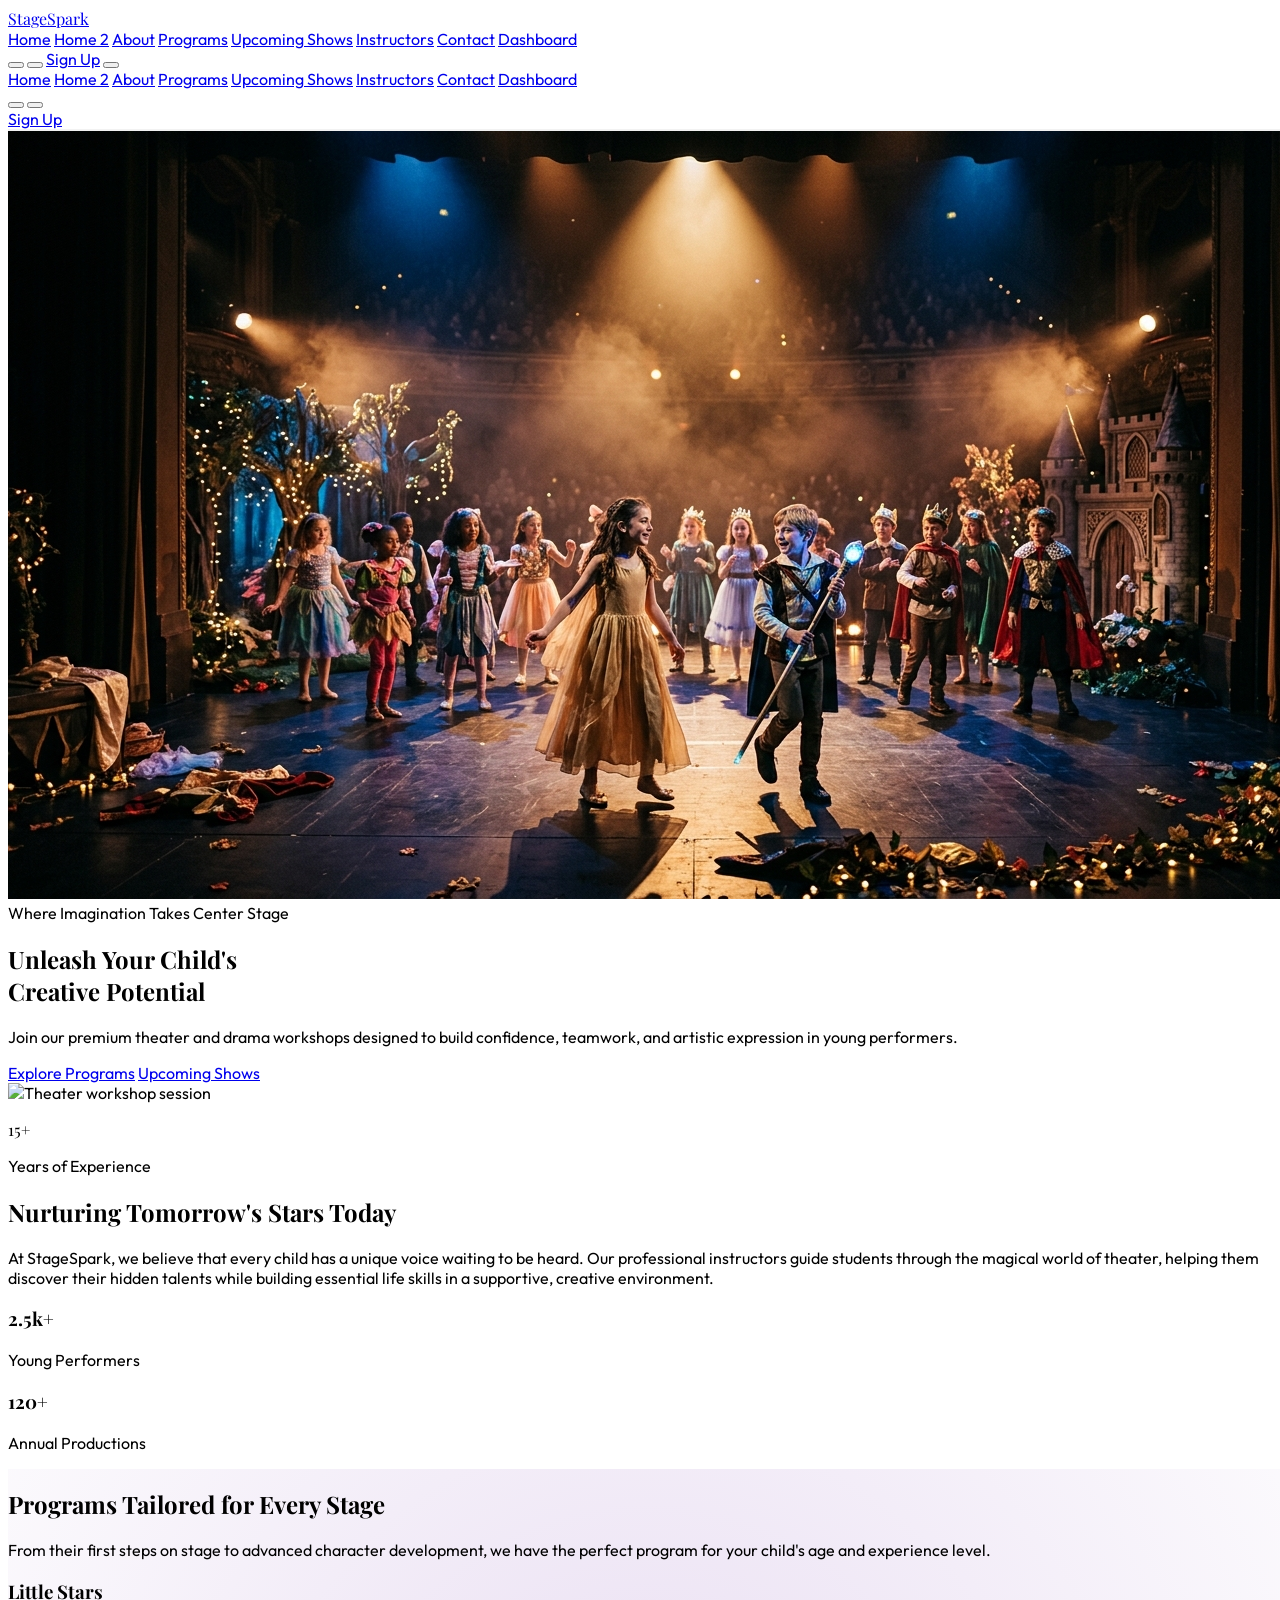
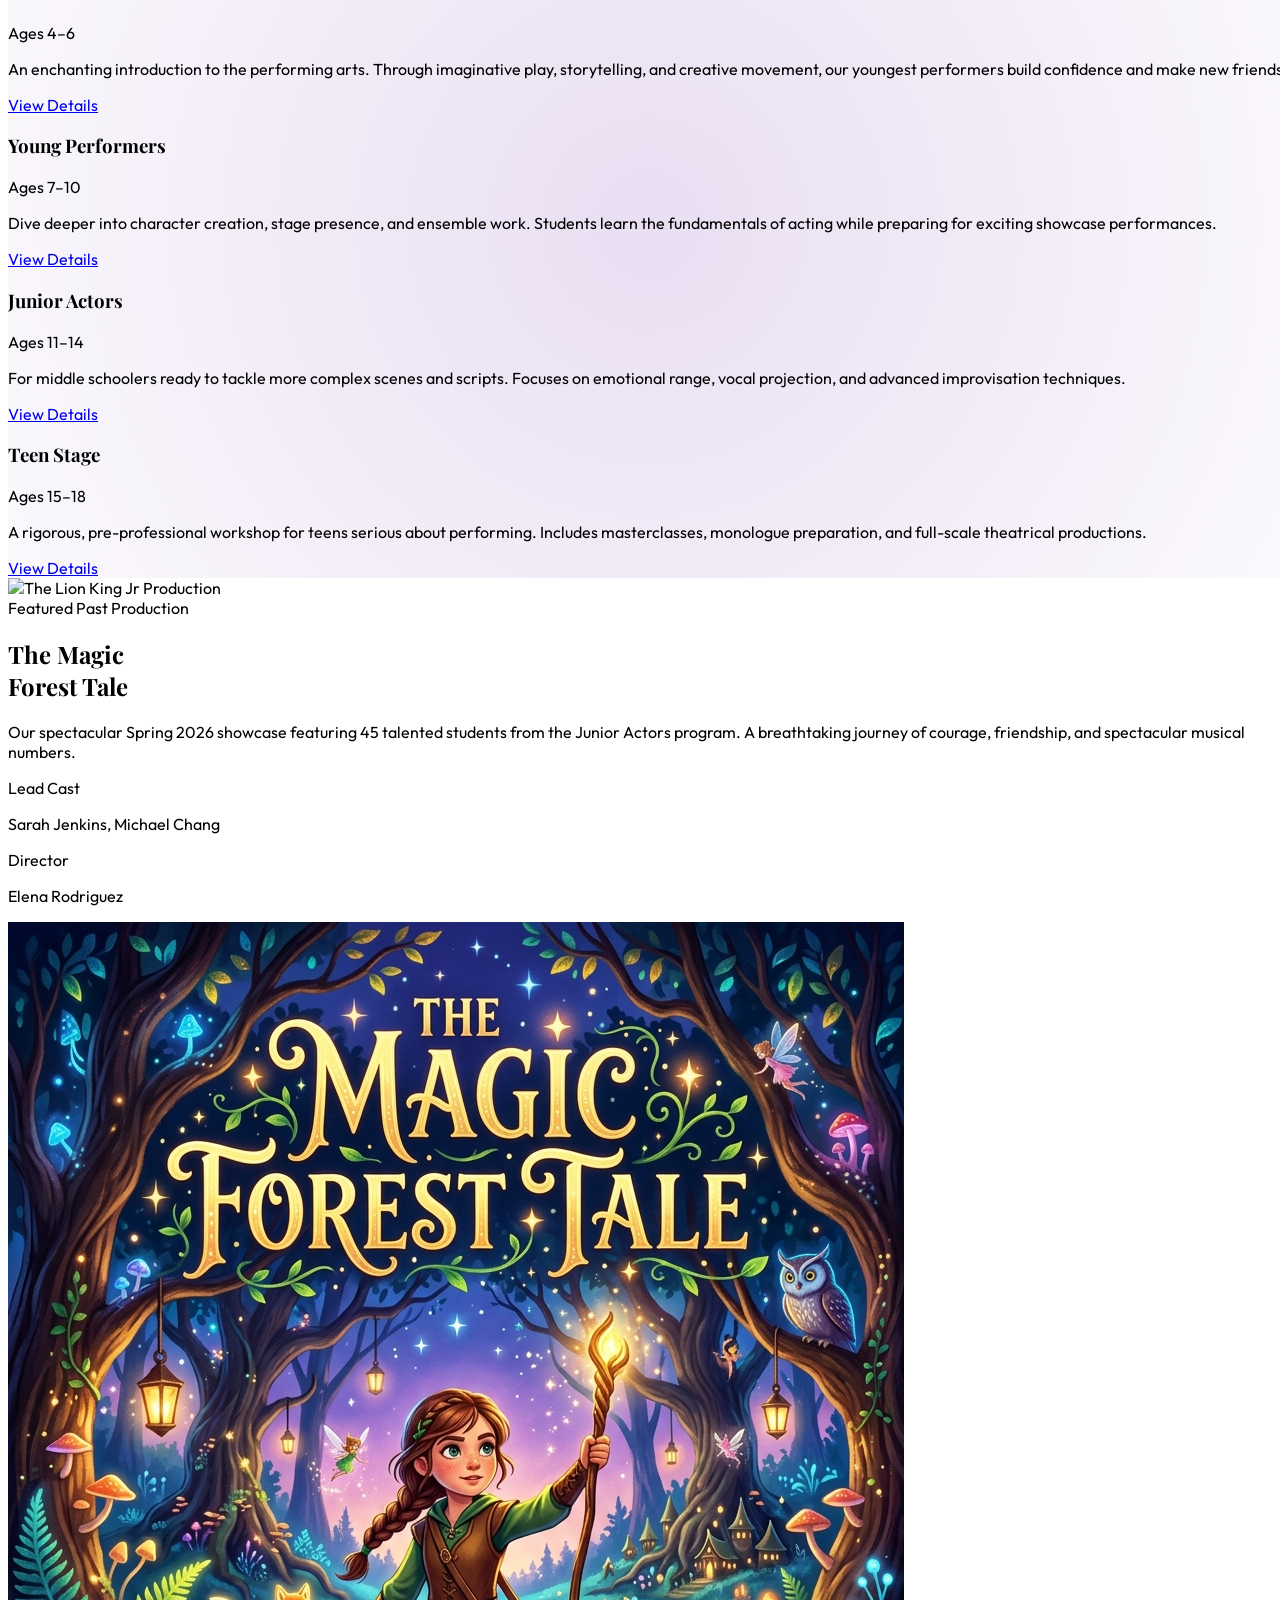
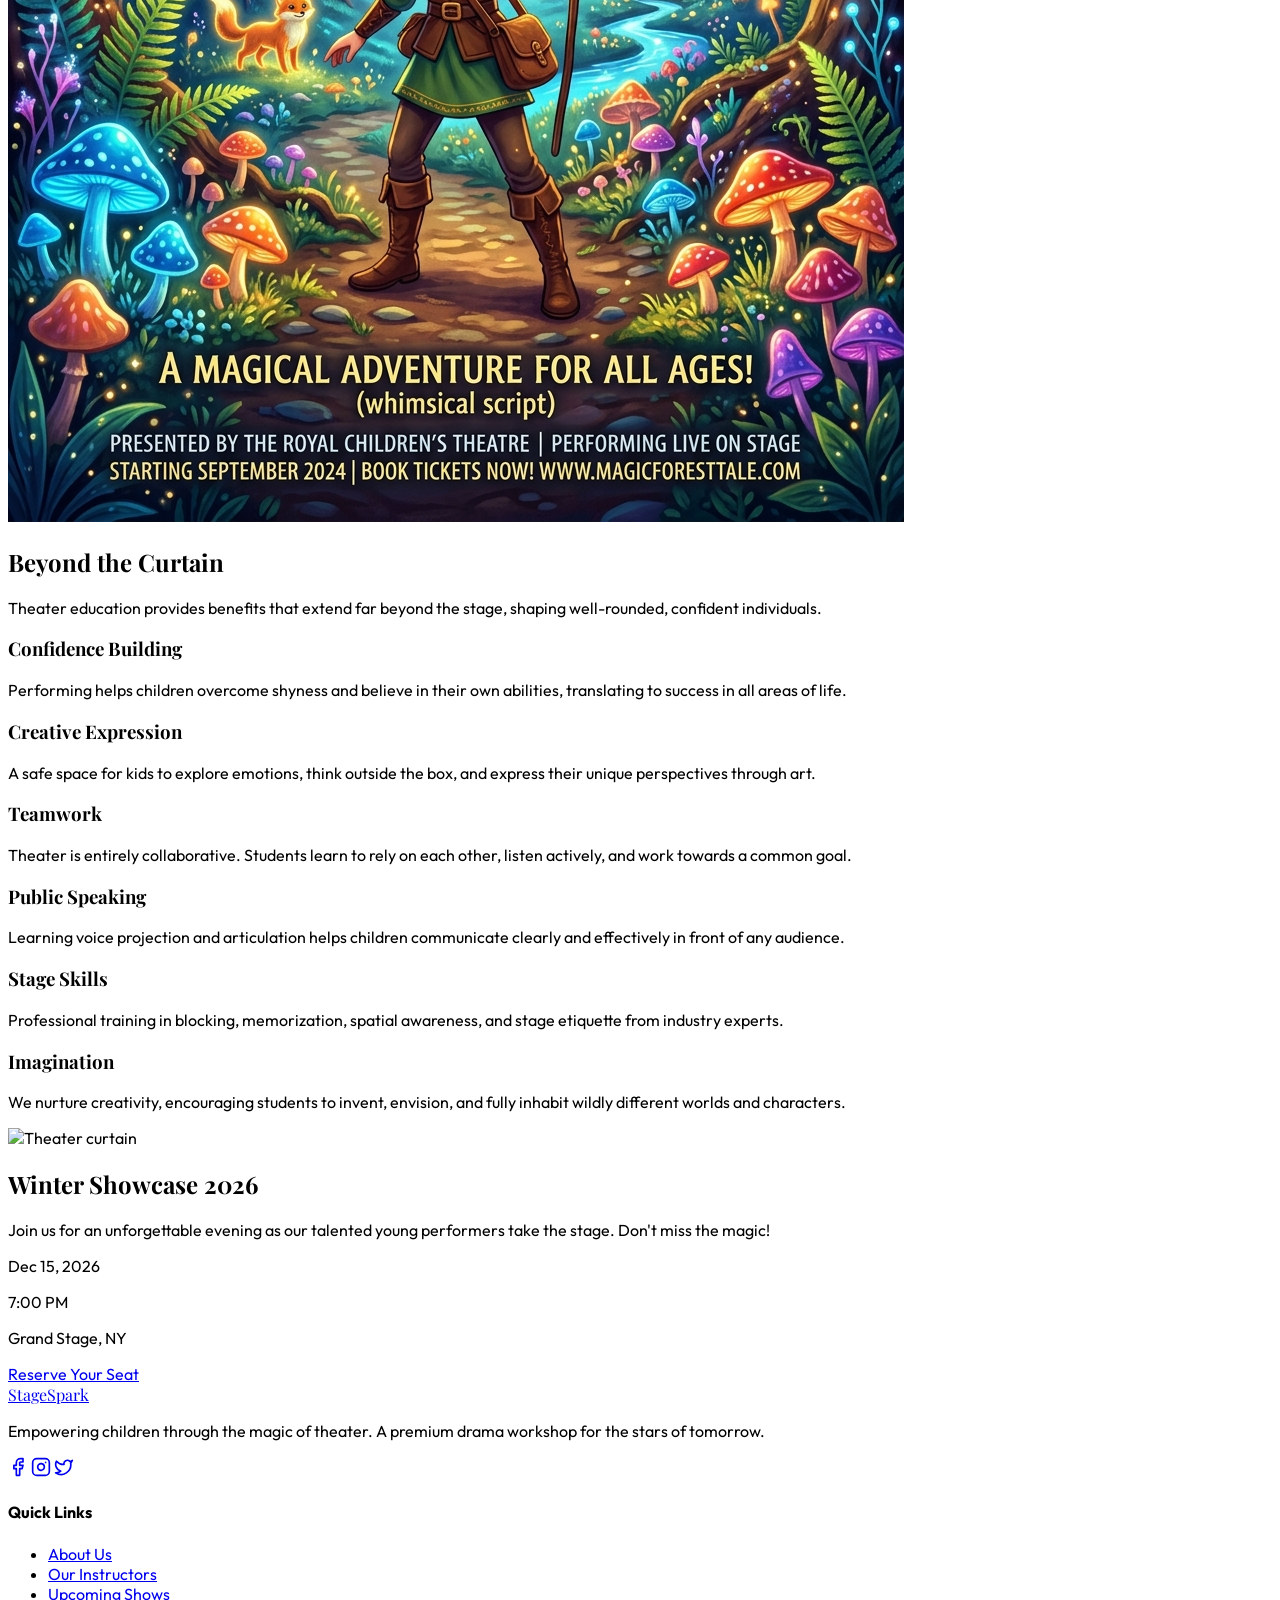
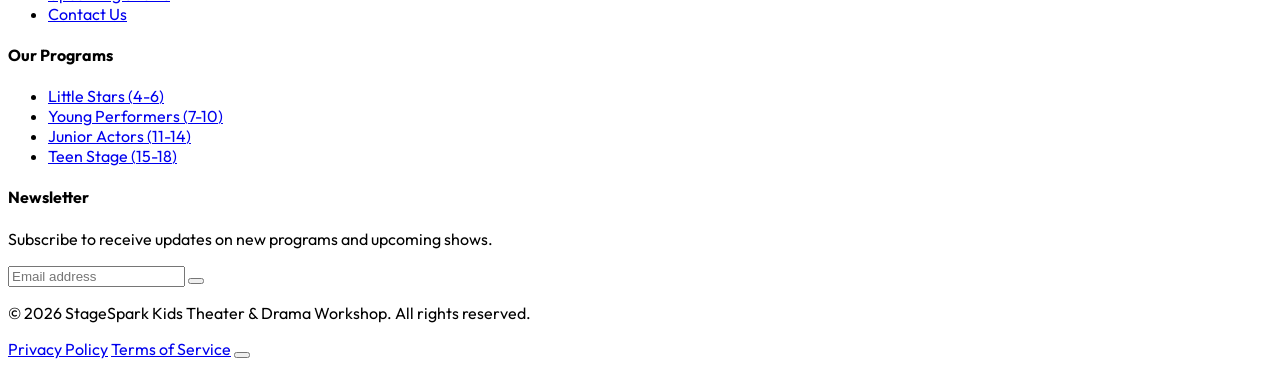
==== index.html @ 56050752 "first commit" ====
<!DOCTYPE html>
<html lang="en" class="scroll-smooth">
<head>
    <meta charset="UTF-8">
    <meta name="viewport" content="width=device-width, initial-scale=1.0">
    <title>Kids Theater & Drama Workshop | Home</title>
    <meta name="description" content="A premium kids theater and drama workshop focusing on acting, stage performance, and confidence building.">
    
    <!-- External Libraries -->
    <script src="https://cdn.tailwindcss.com"></script>
    <script src="https://unpkg.com/lucide@latest"></script>
    <link href="https://unpkg.com/aos@2.3.1/dist/aos.css" rel="stylesheet">
    
    <!-- Custom Configuration and Styles -->
    <script src="assets/js/tailwind-config.js"></script>
    <link rel="stylesheet" href="assets/css/styles.css">
    <link rel="icon" type="image/svg+xml" href="assets/images/favicon.svg">
</head>
<body class="bg-light text-gray-900 dark:bg-dark dark:text-gray-100 transition-colors duration-300 overflow-x-hidden">

    <!-- HEADER -->
    <header class="fixed w-full top-0 z-50 glass shadow-sm transition-all">
        <div class="max-w-7xl mx-auto px-4 sm:px-6 lg:px-8">
            <div class="flex justify-between items-center h-20">
                <!-- Logo & Brand -->
                <a href="index.html" class="flex items-center gap-3">
                    <div class="w-10 h-10 rounded-full bg-primary flex items-center justify-center text-white shadow-md shrink-0">
                        <i data-lucide="sparkles" class="w-6 h-6"></i>
                    </div>
                    <span class="font-display font-bold text-2xl tracking-tight text-gray-900 dark:text-white">StageSpark</span>
                </a>

                <!-- Desktop Navigation -->
                <nav class="hidden xl:flex items-center gap-8">
                    <a href="index.html" class="text-primary font-medium border-b-2 border-primary">Home</a>
                    <a href="home2.html" class="hover:text-primary transition-colors">Home 2</a>
                    <a href="about.html" class="hover:text-primary transition-colors">About</a>
                    <a href="programs.html" class="hover:text-primary transition-colors">Programs</a>
                    <a href="upcoming-shows.html" class="hover:text-primary transition-colors">Upcoming Shows</a>
                    <a href="instructors.html" class="hover:text-primary transition-colors">Instructors</a>
                    <a href="contact.html" class="hover:text-primary transition-colors">Contact</a>
                <a href="dashboard.html" class="hover:text-primary transition-colors">Dashboard</a>
                </nav>

                <!-- Actions & Mobile Menu -->
                <div class="flex items-center gap-2 xl:gap-4">
                    <button id="theme-toggle" class="hidden xl:flex p-2 rounded-full hover:bg-gray-100 dark:hover:bg-gray-800 transition-colors">
                        <i data-lucide="moon" id="theme-toggle-dark-icon" class="w-5 h-5 text-gray-600 dark:text-gray-300 hidden"></i>
                        <i data-lucide="sun" id="theme-toggle-light-icon" class="w-5 h-5 text-gray-600 dark:text-gray-300"></i>
                    </button>
                    <button id="rtl-toggle" class="hidden xl:flex p-2 text-sm font-medium text-gray-600 dark:text-gray-300 hover:text-primary rounded-full hover:bg-gray-100 dark:hover:bg-gray-800 transition-colors" title="Toggle RTL"><i data-lucide="arrow-left-right" class="w-5 h-5"></i></button>
                    <a href="signup.html" class="hidden xl:flex bg-primary hover:bg-primary-dark text-white px-6 py-2.5 rounded-full font-medium transition-all shadow-theater hover:shadow-lg">Sign Up</a>
                    
                    <!-- Mobile Menu Button -->
                    <button id="mobile-menu-btn" class="xl:hidden p-2 text-gray-600 dark:text-gray-300 rounded-full hover:bg-gray-100 dark:hover:bg-gray-800 transition-colors">
                        <i data-lucide="menu" id="menu-icon-open" class="w-6 h-6"></i>
                        <i data-lucide="x" id="menu-icon-close" class="w-6 h-6 hidden"></i>
                    </button>
                </div>
            </div>
        </div>

        <!-- Mobile Navigation -->
        <div id="mobile-menu" class="hidden xl:hidden glass border-t border-gray-200 dark:border-gray-800">
            <a href="index.html" class="block px-3 py-3 text-primary font-medium bg-primary/10 rounded-lg">Home</a>
                <a href="home2.html" class="block px-3 py-3 hover:bg-gray-50 dark:hover:bg-gray-800 rounded-lg">Home 2</a>
                <a href="about.html" class="block px-3 py-3 hover:bg-gray-50 dark:hover:bg-gray-800 rounded-lg">About</a>
                <a href="programs.html" class="block px-3 py-3 hover:bg-gray-50 dark:hover:bg-gray-800 rounded-lg">Programs</a>
                <a href="upcoming-shows.html" class="block px-3 py-3 hover:bg-gray-50 dark:hover:bg-gray-800 rounded-lg">Upcoming Shows</a>
                <a href="instructors.html" class="block px-3 py-3 hover:bg-gray-50 dark:hover:bg-gray-800 rounded-lg">Instructors</a>
                <a href="contact.html" class="block px-3 py-3 hover:bg-gray-50 dark:hover:bg-gray-800 rounded-lg">Contact</a>
                <a href="dashboard.html" class="block px-3 py-3 hover:bg-gray-50 dark:hover:bg-gray-800 rounded-lg">Dashboard</a>

            <div class="flex items-center gap-4 px-3 py-2">
                <button class="theme-toggle-btn p-2 rounded-full bg-gray-100 dark:bg-gray-800 hover:bg-gray-200 dark:hover:bg-gray-700 transition-colors">
                    <i data-lucide="moon" class="theme-toggle-dark-icon w-5 h-5 text-gray-600 dark:text-gray-300 hidden"></i>
                    <i data-lucide="sun" class="theme-toggle-light-icon w-5 h-5 text-gray-600 dark:text-gray-300"></i>
                </button>
                <button class="rtl-toggle-btn p-2 rounded-full bg-gray-100 dark:bg-gray-800 hover:bg-gray-200 dark:hover:bg-gray-700 transition-colors" title="Toggle RTL">
                    <i data-lucide="arrow-left-right" class="w-5 h-5 text-gray-600 dark:text-gray-300"></i>
                </button>
            </div>
                <div class="border-t border-gray-200 dark:border-gray-800 my-4 pt-4 pb-4 px-2">
                    <a href="signup.html" class="block text-center px-6 py-3 bg-primary text-white font-bold rounded-xl hover:bg-primary-dark shadow-md mx-2">Sign Up</a>
                </div>
            </div>
        </div>
    </header>

    <main class="pt-20">
        <!-- SECTION 1: Cinematic Hero -->
        <section class="relative min-h-[90vh] flex items-center justify-center overflow-hidden bg-dark">
            <!-- Background Image with Overlay -->
            <div class="absolute inset-0 z-0">
                <img src="assets/images/hero-bg.jpg" alt="Theater stage" class="w-full h-full object-cover opacity-40">
                <div class="absolute inset-0 bg-gradient-to-t from-dark via-dark/80 to-transparent"></div>
            </div>
            
            <!-- Theatrical Stage Light Effect -->
            <div class="absolute top-0 left-1/2 -translate-x-1/2 w-[120%] h-[120%] opacity-30 z-0 pointer-events-none" style="background: radial-gradient(ellipse at top, rgba(107,33,168,0.8), transparent 60%);"></div>

            <div class="relative z-10 text-center px-4 max-w-4xl mx-auto mt-16" data-aos="zoom-in" data-aos-duration="1200">
                <span class="inline-block py-1 px-4 rounded-full bg-white/10 backdrop-blur-md border border-white/20 text-secondary font-medium tracking-widest text-sm mb-6 uppercase">Where Imagination Takes Center Stage</span>
                <h1 class="font-display text-5xl md:text-7xl font-bold text-white mb-6 leading-tight">
                    Unleash Your Child's <br> <span class="text-transparent bg-clip-text bg-gradient-to-r from-secondary to-secondary">Creative Potential</span>
                </h1>
                <p class="text-xl text-gray-300 mb-10 max-w-2xl mx-auto">Join our premium theater and drama workshops designed to build confidence, teamwork, and artistic expression in young performers.</p>
                <div class="flex flex-col sm:flex-row gap-4 justify-center items-center">
                    <a href="programs.html" class="w-full sm:w-auto px-8 py-4 bg-primary hover:bg-primary-dark text-white rounded-full font-semibold transition-all shadow-theater hover:scale-105 text-lg">Explore Programs</a>
                    <a href="upcoming-shows.html" class="w-full sm:w-auto px-8 py-4 bg-transparent border-2 border-white/30 hover:border-white text-white rounded-full font-semibold transition-all hover:bg-white/10 text-lg">Upcoming Shows</a>
                </div>
            </div>
        </section>

        <!-- SECTION 2: Our Theater Story -->
        <section class="py-24 px-4 relative bg-light dark:bg-dark">
            <div class="max-w-7xl mx-auto">
                <div class="grid grid-cols-1 lg:grid-cols-2 gap-16 items-center">
                    <div class="relative" data-aos="fade-right">
                        <div class="absolute -top-6 -left-6 w-24 h-24 bg-secondary/20 rounded-full blur-2xl"></div>
                        <img src="https://images.unsplash.com/photo-1518834107812-67b0b7c58434?q=80&w=2070&auto=format&fit=crop" alt="Theater workshop session" class="rounded-2xl shadow-2xl relative z-10 w-full object-cover aspect-[4/3]">
                        <div class="absolute -bottom-10 right-0 md:-right-10 bg-white dark:bg-dark-card p-6 rounded-2xl shadow-xl z-20 border border-gray-100 dark:border-gray-800">
                            <p class="font-display text-4xl font-bold text-primary mb-1">15+</p>
                            <p class="text-gray-600 dark:text-gray-400 font-medium text-sm">Years of Experience</p>
                        </div>
                    </div>
                    
                    <div data-aos="fade-left">
                        <h2 class="font-display text-4xl md:text-5xl font-bold text-gray-900 dark:text-white mb-6">Nurturing Tomorrow's <span class="text-primary">Stars</span> Today</h2>
                        <p class="text-gray-600 dark:text-gray-300 text-lg mb-8 leading-relaxed">
                            At StageSpark, we believe that every child has a unique voice waiting to be heard. Our professional instructors guide students through the magical world of theater, helping them discover their hidden talents while building essential life skills in a supportive, creative environment.
                        </p>
                        
                        <div class="grid grid-cols-1 sm:grid-cols-2 gap-8">
                            <div>
                                <div class="flex items-center gap-4 mb-2">
                                    <div class="w-12 h-12 rounded-full bg-primary/10 flex items-center justify-center text-primary">
                                        <i data-lucide="users"></i>
                                    </div>
                                    <h3 class="text-3xl font-bold text-gray-900 dark:text-white">2.5k+</h3>
                                </div>
                                <p class="text-gray-500 dark:text-gray-400 font-medium">Young Performers</p>
                            </div>
                            <div>
                                <div class="flex items-center gap-4 mb-2">
                                    <div class="w-12 h-12 rounded-full bg-secondary/10 flex items-center justify-center text-secondary-dark">
                                        <i data-lucide="clapperboard"></i>
                                    </div>
                                    <h3 class="text-3xl font-bold text-gray-900 dark:text-white">120+</h3>
                                </div>
                                <p class="text-gray-500 dark:text-gray-400 font-medium">Annual Productions</p>
                            </div>
                        </div>
                    </div>
                </div>
            </div>
        </section>

        <!-- SECTION 3: Programs by Age -->
        <section class="py-24 px-4 bg-gray-50 dark:bg-[#0b1120] spotlight">
            <div class="max-w-7xl mx-auto relative z-10">
                <div class="text-center max-w-3xl mx-auto mb-16" data-aos="fade-up">
                    <h2 class="font-display text-4xl md:text-5xl font-bold text-gray-900 dark:text-white mb-4">Programs Tailored for <span class="text-primary">Every Stage</span></h2>
                    <p class="text-gray-600 dark:text-gray-400 text-lg">From their first steps on stage to advanced character development, we have the perfect program for your child's age and experience level.</p>
                </div>

                <div class="grid grid-cols-1 sm:grid-cols-2 gap-8 justify-items-center">
                    <!-- Little Stars -->
                    <div class="bg-white dark:bg-dark-card rounded-3xl overflow-hidden shadow-lg hover-float w-full max-w-md group" data-aos="fade-up" data-aos-delay="0">
                        <div class="h-48 bg-gradient-to-br from-pink-400 to-secondary relative overflow-hidden flex items-center justify-center">
                            <div class="absolute inset-0 bg-[url('https://images.unsplash.com/photo-1514320291840-2e0a9bf2a9ae?q=80&w=2070&auto=format&fit=crop')] mix-blend-overlay opacity-40 bg-cover bg-center group-hover:scale-110 transition-transform duration-700"></div>
                            <h3 class="font-display text-4xl font-bold text-white relative z-10 shadow-sm">Little Stars</h3>
                        </div>
                        <div class="p-8">
                            <span class="inline-block px-4 py-1 rounded-full bg-primary/10 text-primary-dark dark:bg-primary-dark/30 dark:text-primary-100 text-sm font-bold mb-4">Ages 4–6</span>
                            <p class="text-gray-600 dark:text-gray-300 mb-6 line-clamp-3">An enchanting introduction to the performing arts. Through imaginative play, storytelling, and creative movement, our youngest performers build confidence and make new friends.</p>
                            <a href="programs.html" class="flex items-center gap-2 text-primary font-semibold group-hover:text-primary-dark transition-colors">
                                View Details <i data-lucide="arrow-right" class="w-4 h-4 group-hover:translate-x-1 transition-transform"></i>
                            </a>
                        </div>
                    </div>

                    <!-- Young Performers -->
                    <div class="bg-white dark:bg-dark-card rounded-3xl overflow-hidden shadow-lg hover-float w-full max-w-md group" data-aos="fade-up" data-aos-delay="100">
                        <div class="h-48 bg-primary-dark relative overflow-hidden flex items-center justify-center">
                            <div class="absolute inset-0 bg-[url('https://images.unsplash.com/photo-1460723237483-7a6dc9d0b212?q=80&w=2070&auto=format&fit=crop')] mix-blend-overlay opacity-40 bg-cover bg-center group-hover:scale-110 transition-transform duration-700"></div>
                            <h3 class="font-display text-4xl font-bold text-white relative z-10 shadow-sm">Young Performers</h3>
                        </div>
                        <div class="p-8">
                            <span class="inline-block px-4 py-1 rounded-full bg-primary/10 text-primary-dark dark:bg-primary-dark/30 dark:text-primary-100 text-sm font-bold mb-4">Ages 7–10</span>
                            <p class="text-gray-600 dark:text-gray-300 mb-6 line-clamp-3">Dive deeper into character creation, stage presence, and ensemble work. Students learn the fundamentals of acting while preparing for exciting showcase performances.</p>
                            <a href="programs.html" class="flex items-center gap-2 text-primary font-semibold group-hover:text-primary-dark transition-colors">
                                View Details <i data-lucide="arrow-right" class="w-4 h-4 group-hover:translate-x-1 transition-transform"></i>
                            </a>
                        </div>
                    </div>

                    <!-- Junior Actors -->
                    <div class="bg-white dark:bg-dark-card rounded-3xl overflow-hidden shadow-lg hover-float w-full max-w-md group" data-aos="fade-up" data-aos-delay="200">
                        <div class="h-48 bg-secondary relative overflow-hidden flex items-center justify-center">
                            <div class="absolute inset-0 bg-[url('https://images.unsplash.com/photo-1521337581100-8ca9a73a5f79?q=80&w=2074&auto=format&fit=crop')] mix-blend-overlay opacity-40 bg-cover bg-center group-hover:scale-110 transition-transform duration-700"></div>
                            <h3 class="font-display text-4xl font-bold text-white relative z-10 shadow-sm">Junior Actors</h3>
                        </div>
                        <div class="p-8">
                            <span class="inline-block px-4 py-1 rounded-full bg-secondary/10 text-secondary-dark dark:bg-secondary-dark/30 dark:text-secondary text-sm font-bold mb-4">Ages 11–14</span>
                            <p class="text-gray-600 dark:text-gray-300 mb-6 line-clamp-3">For middle schoolers ready to tackle more complex scenes and scripts. Focuses on emotional range, vocal projection, and advanced improvisation techniques.</p>
                            <a href="programs.html" class="flex items-center gap-2 text-primary font-semibold group-hover:text-primary-dark transition-colors">
                                View Details <i data-lucide="arrow-right" class="w-4 h-4 group-hover:translate-x-1 transition-transform"></i>
                            </a>
                        </div>
                    </div>

                    <!-- Teen Stage -->
                    <div class="bg-white dark:bg-dark-card rounded-3xl overflow-hidden shadow-lg hover-float w-full max-w-md group sm:col-span-2 lg:col-span-1" data-aos="fade-up" data-aos-delay="300">
                        <div class="h-48 bg-gradient-to-br from-secondary to-amber-600 relative overflow-hidden flex items-center justify-center">
                            <div class="absolute inset-0 bg-[url('https://images.unsplash.com/photo-1520630737966-d41a3f65ee68?q=80&w=2070&auto=format&fit=crop')] mix-blend-overlay opacity-40 bg-cover bg-center group-hover:scale-110 transition-transform duration-700"></div>
                            <h3 class="font-display text-4xl font-bold text-white relative z-10 shadow-sm">Teen Stage</h3>
                        </div>
                        <div class="p-8">
                            <span class="inline-block px-4 py-1 rounded-full bg-amber-100 text-amber-700 dark:bg-amber-900/30 dark:text-amber-300 text-sm font-bold mb-4">Ages 15–18</span>
                            <p class="text-gray-600 dark:text-gray-300 mb-6 line-clamp-3">A rigorous, pre-professional workshop for teens serious about performing. Includes masterclasses, monologue preparation, and full-scale theatrical productions.</p>
                            <a href="programs.html" class="flex items-center gap-2 text-primary font-semibold group-hover:text-primary-dark transition-colors">
                                View Details <i data-lucide="arrow-right" class="w-4 h-4 group-hover:translate-x-1 transition-transform"></i>
                            </a>
                        </div>
                    </div>
                </div>
            </div>
        </section>

        <!-- SECTION 4: Featured Production -->
        <section class="py-24 px-4 bg-light dark:bg-dark">
            <div class="max-w-7xl mx-auto bg-gray-900 rounded-3xl overflow-hidden shadow-2xl relative" data-aos="flip-up" data-aos-duration="1000">
                <!-- Background Image -->
                <div class="absolute inset-0">
                    <img src="https://images.unsplash.com/photo-1527267207156-f483c616fcb7?q=80&w=2070&auto=format&fit=crop" alt="The Lion King Jr Production" class="w-full h-full object-cover opacity-30 mix-blend-luminosity">
                    <div class="absolute inset-0 bg-gradient-to-r from-gray-900 via-gray-900/80 to-transparent"></div>
                </div>

                <div class="relative z-10 p-8 md:p-16 flex flex-col md:flex-row gap-12 items-center">
                    <div class="flex-1 text-left">
                        <span class="text-secondary font-bold tracking-widest uppercase text-sm mb-4 block">Featured Past Production</span>
                        <h2 class="font-display text-4xl md:text-6xl font-bold text-white mb-6">The Magic <br>Forest Tale</h2>
                        <p class="text-gray-300 text-lg mb-8 max-w-xl">
                            Our spectacular Spring 2026 showcase featuring 45 talented students from the Junior Actors program. A breathtaking journey of courage, friendship, and spectacular musical numbers.
                        </p>
                        
                        <div class="flex flex-col sm:flex-row gap-8 mb-8">
                            <div>
                                <p class="text-gray-400 text-sm uppercase tracking-wide">Lead Cast</p>
                                <p class="text-white font-medium">Sarah Jenkins, Michael Chang</p>
                            </div>
                            <div>
                                <p class="text-gray-400 text-sm uppercase tracking-wide">Director</p>
                                <p class="text-white font-medium">Elena Rodriguez</p>
                            </div>
                        </div>

                                            </div>
                    
                    <div class="w-full md:w-1/3">
                        <div class="border-4 border-white/20 p-2 rounded-lg transform rotate-2 hover:rotate-0 transition-transform duration-500 bg-white/5 backdrop-blur-sm">
                            <img src="assets/images/magic-forest-poster.jpg" alt="Production Poster" class="w-full rounded shadow-xl">
                        </div>
                    </div>
                </div>
            </div>
        </section>

        <!-- SECTION 5: Why Kids Love Theater -->
        <section class="py-24 px-4 bg-gray-50 dark:bg-dark-card border-t border-gray-200 dark:border-gray-800">
            <div class="max-w-7xl mx-auto">
                <div class="text-center max-w-3xl mx-auto mb-16" data-aos="fade-down">
                    <h2 class="font-display text-4xl md:text-5xl font-bold text-gray-900 dark:text-white mb-4">Beyond the <span class="text-secondary-dark">Curtain</span></h2>
                    <p class="text-gray-600 dark:text-gray-400 text-lg">Theater education provides benefits that extend far beyond the stage, shaping well-rounded, confident individuals.</p>
                </div>

                <div class="grid grid-cols-1 md:grid-cols-2 lg:grid-cols-3 gap-6 [&>*:nth-child(3):last-child]:md:col-span-2 [&>*:nth-child(3):last-child]:md:w-1/2 [&>*:nth-child(3):last-child]:md:mx-auto [&>*:nth-child(3):last-child]:lg:col-span-1 [&>*:nth-child(3):last-child]:lg:w-full">
                    <!-- Feature Blocks -->
                    <div class="bg-white dark:bg-dark p-8 rounded-2xl shadow-sm hover:shadow-lg transition-all group border border-gray-100 dark:border-gray-800 hover:border-primary/50" data-aos="zoom-in" data-aos-delay="0">
                        <div class="w-14 h-14 bg-primary/10 rounded-xl flex items-center justify-center text-primary mb-6 group-hover:scale-110 transition-transform group-hover:bg-primary group-hover:text-white">
                            <i data-lucide="smile" class="w-7 h-7"></i>
                        </div>
                        <h3 class="text-xl font-bold text-gray-900 dark:text-white mb-3">Confidence Building</h3>
                        <p class="text-gray-600 dark:text-gray-400">Performing helps children overcome shyness and believe in their own abilities, translating to success in all areas of life.</p>
                    </div>

                    <div class="bg-white dark:bg-dark p-8 rounded-2xl shadow-sm hover:shadow-lg transition-all group border border-gray-100 dark:border-gray-800 hover:border-primary/50" data-aos="zoom-in" data-aos-delay="100">
                        <div class="w-14 h-14 bg-secondary/10 rounded-xl flex items-center justify-center text-secondary-dark mb-6 group-hover:scale-110 transition-transform group-hover:bg-secondary group-hover:text-gray-900">
                            <i data-lucide="palette" class="w-7 h-7"></i>
                        </div>
                        <h3 class="text-xl font-bold text-gray-900 dark:text-white mb-3">Creative Expression</h3>
                        <p class="text-gray-600 dark:text-gray-400">A safe space for kids to explore emotions, think outside the box, and express their unique perspectives through art.</p>
                    </div>

                    <div class="bg-white dark:bg-dark p-8 rounded-2xl shadow-sm hover:shadow-lg transition-all group border border-gray-100 dark:border-gray-800 hover:border-primary/50" data-aos="zoom-in" data-aos-delay="200">
                        <div class="w-14 h-14 bg-secondary/10 dark:bg-secondary-dark/30 rounded-xl flex items-center justify-center text-secondary-dark dark:text-secondary mb-6 group-hover:scale-110 transition-transform group-hover:bg-secondary group-hover:text-white">
                            <i data-lucide="users" class="w-7 h-7"></i>
                        </div>
                        <h3 class="text-xl font-bold text-gray-900 dark:text-white mb-3">Teamwork</h3>
                        <p class="text-gray-600 dark:text-gray-400">Theater is entirely collaborative. Students learn to rely on each other, listen actively, and work towards a common goal.</p>
                    </div>

                    <div class="bg-white dark:bg-dark p-8 rounded-2xl shadow-sm hover:shadow-lg transition-all group border border-gray-100 dark:border-gray-800 hover:border-primary/50" data-aos="zoom-in" data-aos-delay="300">
                        <div class="w-14 h-14 bg-primary/10 dark:bg-primary-dark/30 rounded-xl flex items-center justify-center text-primary dark:text-primary-100 mb-6 group-hover:scale-110 transition-transform group-hover:bg-primary group-hover:text-white">
                            <i data-lucide="mic" class="w-7 h-7"></i>
                        </div>
                        <h3 class="text-xl font-bold text-gray-900 dark:text-white mb-3">Public Speaking</h3>
                        <p class="text-gray-600 dark:text-gray-400">Learning voice projection and articulation helps children communicate clearly and effectively in front of any audience.</p>
                    </div>

                    <div class="bg-white dark:bg-dark p-8 rounded-2xl shadow-sm hover:shadow-lg transition-all group border border-gray-100 dark:border-gray-800 hover:border-primary/50" data-aos="zoom-in" data-aos-delay="400">
                        <div class="w-14 h-14 bg-primary/10 dark:bg-primary-dark/30 rounded-xl flex items-center justify-center text-primary dark:text-primary-100 mb-6 group-hover:scale-110 transition-transform group-hover:bg-primary group-hover:text-white">
                            <i data-lucide="star" class="w-7 h-7"></i>
                        </div>
                        <h3 class="text-xl font-bold text-gray-900 dark:text-white mb-3">Stage Skills</h3>
                        <p class="text-gray-600 dark:text-gray-400">Professional training in blocking, memorization, spatial awareness, and stage etiquette from industry experts.</p>
                    </div>

                    <div class="bg-white dark:bg-dark p-8 rounded-2xl shadow-sm hover:shadow-lg transition-all group border border-gray-100 dark:border-gray-800 hover:border-primary/50" data-aos="zoom-in" data-aos-delay="500">
                        <div class="w-14 h-14 bg-secondary/10 rounded-xl flex items-center justify-center text-secondary-dark mb-6 group-hover:scale-110 transition-transform group-hover:bg-secondary group-hover:text-white">
                            <i data-lucide="sparkles" class="w-7 h-7"></i>
                        </div>
                        <h3 class="text-xl font-bold text-gray-900 dark:text-white mb-3">Imagination</h3>
                        <p class="text-gray-600 dark:text-gray-400">We nurture creativity, encouraging students to invent, envision, and fully inhabit wildly different worlds and characters.</p>
                    </div>
                </div>
            </div>
        </section>

        <!-- SECTION 6: Upcoming Performance CTA -->
        <section class="relative py-32 px-4 overflow-hidden bg-primary-dark">
            <div class="absolute inset-0 opacity-20">
                <img src="https://images.unsplash.com/photo-1514525253161-7a46d19cd819?q=80&w=1974&auto=format&fit=crop" alt="Theater curtain" class="w-full h-full object-cover">
            </div>
            
            <!-- Curtain opening animation lines -->
            <div class="absolute top-0 left-0 w-1/4 h-full bg-gradient-to-r from-black/60 to-transparent transform -skew-x-12 z-0" data-aos="fade-right" data-aos-duration="1500"></div>
            <div class="absolute top-0 right-0 w-1/4 h-full bg-gradient-to-l from-black/60 to-transparent transform skew-x-12 z-0" data-aos="fade-left" data-aos-duration="1500"></div>

            <div class="relative z-10 max-w-4xl mx-auto text-center">
                <div class="inline-flex items-center justify-center w-20 h-20 rounded-full bg-secondary text-gray-900 mb-8 shadow-theater animate-bounce">
                    <i data-lucide="ticket" class="w-10 h-10"></i>
                </div>
                <h2 class="font-display text-5xl md:text-6xl font-bold text-white mb-6">Winter Showcase 2026</h2>
                <p class="text-xl text-gray-300 mb-10 max-w-2xl mx-auto">Join us for an unforgettable evening as our talented young performers take the stage. Don't miss the magic!</p>
                
                <div class="flex flex-wrap justify-center gap-6 mb-12 text-white">
                    <div class="bg-white/10 backdrop-blur-md px-6 py-4 rounded-xl border border-white/20">
                        <i data-lucide="calendar" class="w-6 h-6 mb-2 mx-auto text-secondary"></i>
                        <p class="font-bold text-xl">Dec 15, 2026</p>
                    </div>
                    <div class="bg-white/10 backdrop-blur-md px-6 py-4 rounded-xl border border-white/20">
                        <i data-lucide="clock" class="w-6 h-6 mb-2 mx-auto text-secondary"></i>
                        <p class="font-bold text-xl">7:00 PM</p>
                    </div>
                    <div class="bg-white/10 backdrop-blur-md px-6 py-4 rounded-xl border border-white/20">
                        <i data-lucide="map-pin" class="w-6 h-6 mb-2 mx-auto text-secondary"></i>
                        <p class="font-bold text-xl">Grand Stage, NY</p>
                    </div>
                </div>

                <a href="upcoming-shows.html" class="inline-block px-10 py-5 bg-white text-primary-dark rounded-full font-bold text-xl hover:bg-gray-100 transition-all shadow-theater hover:scale-105" data-aos="zoom-in" data-aos-delay="200">
                    Reserve Your Seat
                </a>
            </div>
        </section>
    </main>

    <!-- FOOTER -->
    <footer class="bg-gray-50 dark:bg-dark-card border-t border-gray-200 dark:border-gray-800 text-gray-700 dark:text-gray-300 py-16 px-4">
        <div class="max-w-7xl mx-auto grid grid-cols-1 md:grid-cols-2 lg:grid-cols-4 gap-12">
            <!-- Brand -->
            <div>
                <a href="index.html" class="flex items-center gap-3 mb-6">
                    <div class="w-10 h-10 rounded-full bg-primary flex items-center justify-center text-white shadow-md shrink-0">
                        <i data-lucide="sparkles" class="w-6 h-6"></i>
                    </div>
                    <span class="font-display font-bold text-2xl tracking-tight text-gray-900 dark:text-white">StageSpark</span>
                </a>
                <p class="text-gray-600 dark:text-gray-400 mb-6">Empowering children through the magic of theater. A premium drama workshop for the stars of tomorrow.</p>
                <div class="flex gap-4">
                    <a href="#" class="w-10 h-10 rounded-full bg-gray-200 dark:bg-gray-800 flex items-center justify-center hover:bg-primary transition-colors text-gray-600 dark:text-gray-300 hover:text-white"><svg xmlns="http://www.w3.org/2000/svg" width="20" height="20" viewBox="0 0 24 24" fill="none" stroke="currentColor" stroke-width="2" stroke-linecap="round" stroke-linejoin="round" class="w-5 h-5"><path d="M18 2h-3a5 5 0 0 0-5 5v3H7v4h3v8h4v-8h3l1-4h-4V7a1 1 0 0 1 1-1h3z"></path></svg></a>
                    <a href="#" class="w-10 h-10 rounded-full bg-gray-200 dark:bg-gray-800 flex items-center justify-center hover:bg-primary transition-colors text-gray-600 dark:text-gray-300 hover:text-white"><svg xmlns="http://www.w3.org/2000/svg" width="20" height="20" viewBox="0 0 24 24" fill="none" stroke="currentColor" stroke-width="2" stroke-linecap="round" stroke-linejoin="round" class="w-5 h-5"><rect x="2" y="2" width="20" height="20" rx="5" ry="5"></rect><path d="M16 11.37A4 4 0 1 1 12.63 8 4 4 0 0 1 16 11.37z"></path><line x1="17.5" y1="6.5" x2="17.51" y2="6.5"></line></svg></a>
                    <a href="#" class="w-10 h-10 rounded-full bg-gray-200 dark:bg-gray-800 flex items-center justify-center hover:bg-primary transition-colors text-gray-600 dark:text-gray-300 hover:text-white"><svg xmlns="http://www.w3.org/2000/svg" width="20" height="20" viewBox="0 0 24 24" fill="none" stroke="currentColor" stroke-width="2" stroke-linecap="round" stroke-linejoin="round" class="w-5 h-5"><path d="M22 4s-.7 2.1-2 3.4c1.6 10-9.4 17.3-18 11.6 2.2.1 4.4-.6 6-2C3 15.5.5 9.6 3 5c2.2 2.6 5.6 4.1 9 4-.9-4.2 4-6.6 7-3.8 1.1 0 3-1.2 3-1.2z"></path></svg></a>
                </div>
            </div>

            <!-- Links -->
            <div>
                <h4 class="text-gray-900 dark:text-white font-bold text-lg mb-6">Quick Links</h4>
                <ul class="space-y-3">
                    <li><a href="about.html" class="hover:text-primary transition-colors">About Us</a></li>
                    <li><a href="instructors.html" class="hover:text-primary transition-colors">Our Instructors</a></li>
                    <li><a href="upcoming-shows.html" class="hover:text-primary transition-colors">Upcoming Shows</a></li>
                    <li><a href="contact.html" class="hover:text-primary transition-colors">Contact Us</a></li>
                </ul>
            </div>

            <!-- Programs -->
            <div>
                <h4 class="text-gray-900 dark:text-white font-bold text-lg mb-6">Our Programs</h4>
                <ul class="space-y-3">
                    <li><a href="programs.html" class="hover:text-primary transition-colors">Little Stars (4-6)</a></li>
                    <li><a href="programs.html" class="hover:text-primary transition-colors">Young Performers (7-10)</a></li>
                    <li><a href="programs.html" class="hover:text-primary transition-colors">Junior Actors (11-14)</a></li>
                    <li><a href="programs.html" class="hover:text-primary transition-colors">Teen Stage (15-18)</a></li>
                </ul>
            </div>

            <!-- Newsletter -->
            <div>
                <h4 class="text-gray-900 dark:text-white font-bold text-lg mb-6">Newsletter</h4>
                <p class="text-gray-600 dark:text-gray-400 mb-4">Subscribe to receive updates on new programs and upcoming shows.</p>
                <form class="flex" onsubmit="event.preventDefault();">
                    <input type="email" placeholder="Email address" class="w-full px-4 py-2 bg-white dark:bg-gray-800 border border-gray-300 dark:border-gray-700 rounded-l-lg focus:outline-none focus:border-primary text-gray-900 dark:text-white">
                    <button type="submit" class="bg-primary hover:bg-primary-dark px-4 py-2 rounded-r-lg transition-colors text-white">
                        <i data-lucide="send" class="w-5 h-5"></i>
                    </button>
                </form>
            </div>
        </div>
        
        <div class="max-w-7xl mx-auto mt-16 pt-8 border-t border-gray-200 dark:border-gray-800 flex flex-col md:flex-row justify-between items-center gap-4 text-sm text-gray-500 dark:text-gray-400">
            <p>&copy; 2026 StageSpark Kids Theater & Drama Workshop. All rights reserved.</p>
            <div class="flex items-center gap-6">
                <a href="#" class="hover:text-primary dark:hover:text-white transition-colors">Privacy Policy</a>
                <a href="#" class="hover:text-primary dark:hover:text-white transition-colors">Terms of Service</a>
                <button onclick="window.scrollTo({top: 0, behavior: 'smooth'})" class="ml-2 w-10 h-10 rounded-full bg-gray-200 dark:bg-gray-800 flex items-center justify-center text-gray-600 dark:text-gray-300 hover:bg-primary hover:text-white dark:hover:bg-primary transition-colors group" title="Back to top">
                    <i data-lucide="arrow-up" class="w-5 h-5 group-hover:-translate-y-1 transition-transform"></i>
                </button>
            </div>
        </div>
    </footer>

    <!-- Initialize Icons -->
    <script>
        lucide.createIcons();
    </script>
    <!-- Main Script -->
    <script src="assets/js/main.js"></script>
    <script src="https://unpkg.com/aos@2.3.1/dist/aos.js"></script>
</body>
</html>
---- assets/css/styles.css ----
/* Base styles and custom overrides */
@import url('https://fonts.googleapis.com/css2?family=Outfit:wght@300;400;500;600;700;800&family=Playfair+Display:ital,wght@0,400;0,600;0,700;1,400;1,600&display=swap');

html {
    scroll-behavior: smooth;
    overflow-x: hidden;
    width: 100%;
}

body {
    font-family: 'Outfit', sans-serif;
    overflow-x: hidden;
    width: 100%;
    position: relative;
}

/* Typography Overrides */
h1, h2, h3, .font-display {
    font-family: 'Playfair Display', serif;
}

/* Glassmorphism utilities */
.glass {
    background: rgba(255, 255, 255, 0.9);
    backdrop-filter: blur(12px);
    -webkit-backdrop-filter: blur(12px);
    border-bottom: 1px solid rgba(0, 0, 0, 0.05);
}

.dark .glass {
    background: rgba(15, 23, 42, 0.85);
    border-bottom: 1px solid rgba(255, 255, 255, 0.05);
}

/* Stage Lighting Effects */
.spotlight {
    position: relative;
    overflow: hidden;
}

.spotlight::before {
    content: '';
    position: absolute;
    top: -50%;
    left: 50%;
    transform: translateX(-50%);
    width: 200%;
    height: 200%;
    background: radial-gradient(circle at center, rgba(107, 33, 168, 0.15) 0%, transparent 60%);
    pointer-events: none;
    z-index: 0;
}

.dark .spotlight::before {
    background: radial-gradient(circle at center, rgba(107, 33, 168, 0.3) 0%, transparent 60%);
}

/* Animations */
.hover-float {
    transition: transform 0.3s ease, box-shadow 0.3s ease;
}
.hover-float:hover {
    transform: translateY(-5px);
    box-shadow: 0 10px 25px -5px rgba(0, 0, 0, 0.1), 0 8px 10px -6px rgba(0, 0, 0, 0.1);
}

.dark .hover-float:hover {
    box-shadow: 0 10px 25px -5px rgba(0, 0, 0, 0.5), 0 8px 10px -6px rgba(0, 0, 0, 0.5);
}

/* RTL Support */
[dir="rtl"] {
    text-align: right;
}

[dir="rtl"] .mr-auto { margin-right: 0 !important; margin-left: auto !important; }
[dir="rtl"] .ml-auto { margin-left: 0 !important; margin-right: auto !important; }
[dir="rtl"] .pr-4 { padding-right: 0 !important; padding-left: 1rem !important; }
[dir="rtl"] .pl-4 { padding-left: 0 !important; padding-right: 1rem !important; }
/* Add more RTL overrides as needed */

/* Dashboard Specific */
.dashboard-sidebar-active {
    background-color: rgba(107, 33, 168, 0.1);
    border-right: 3px solid #6b21a8;
}
[dir="rtl"] .dashboard-sidebar-active {
    border-right: none;
    border-left: 3px solid #6b21a8;
}

.dark .dashboard-sidebar-active {
    background-color: rgba(107, 33, 168, 0.3);
}

/* Form Styles */
.input-premium {
    @apply w-full rounded-xl border border-gray-200 dark:border-gray-700 bg-gray-50 dark:bg-dark-card px-4 py-3 text-gray-800 dark:text-gray-100 focus:outline-none focus:ring-2 focus:ring-primary focus:border-transparent transition-all;
}

/* Hide scrollbar for gallery horizontally */
.hide-scrollbar::-webkit-scrollbar {
    display: none;
}
.hide-scrollbar {
    -ms-overflow-style: none;
    scrollbar-width: none;
}
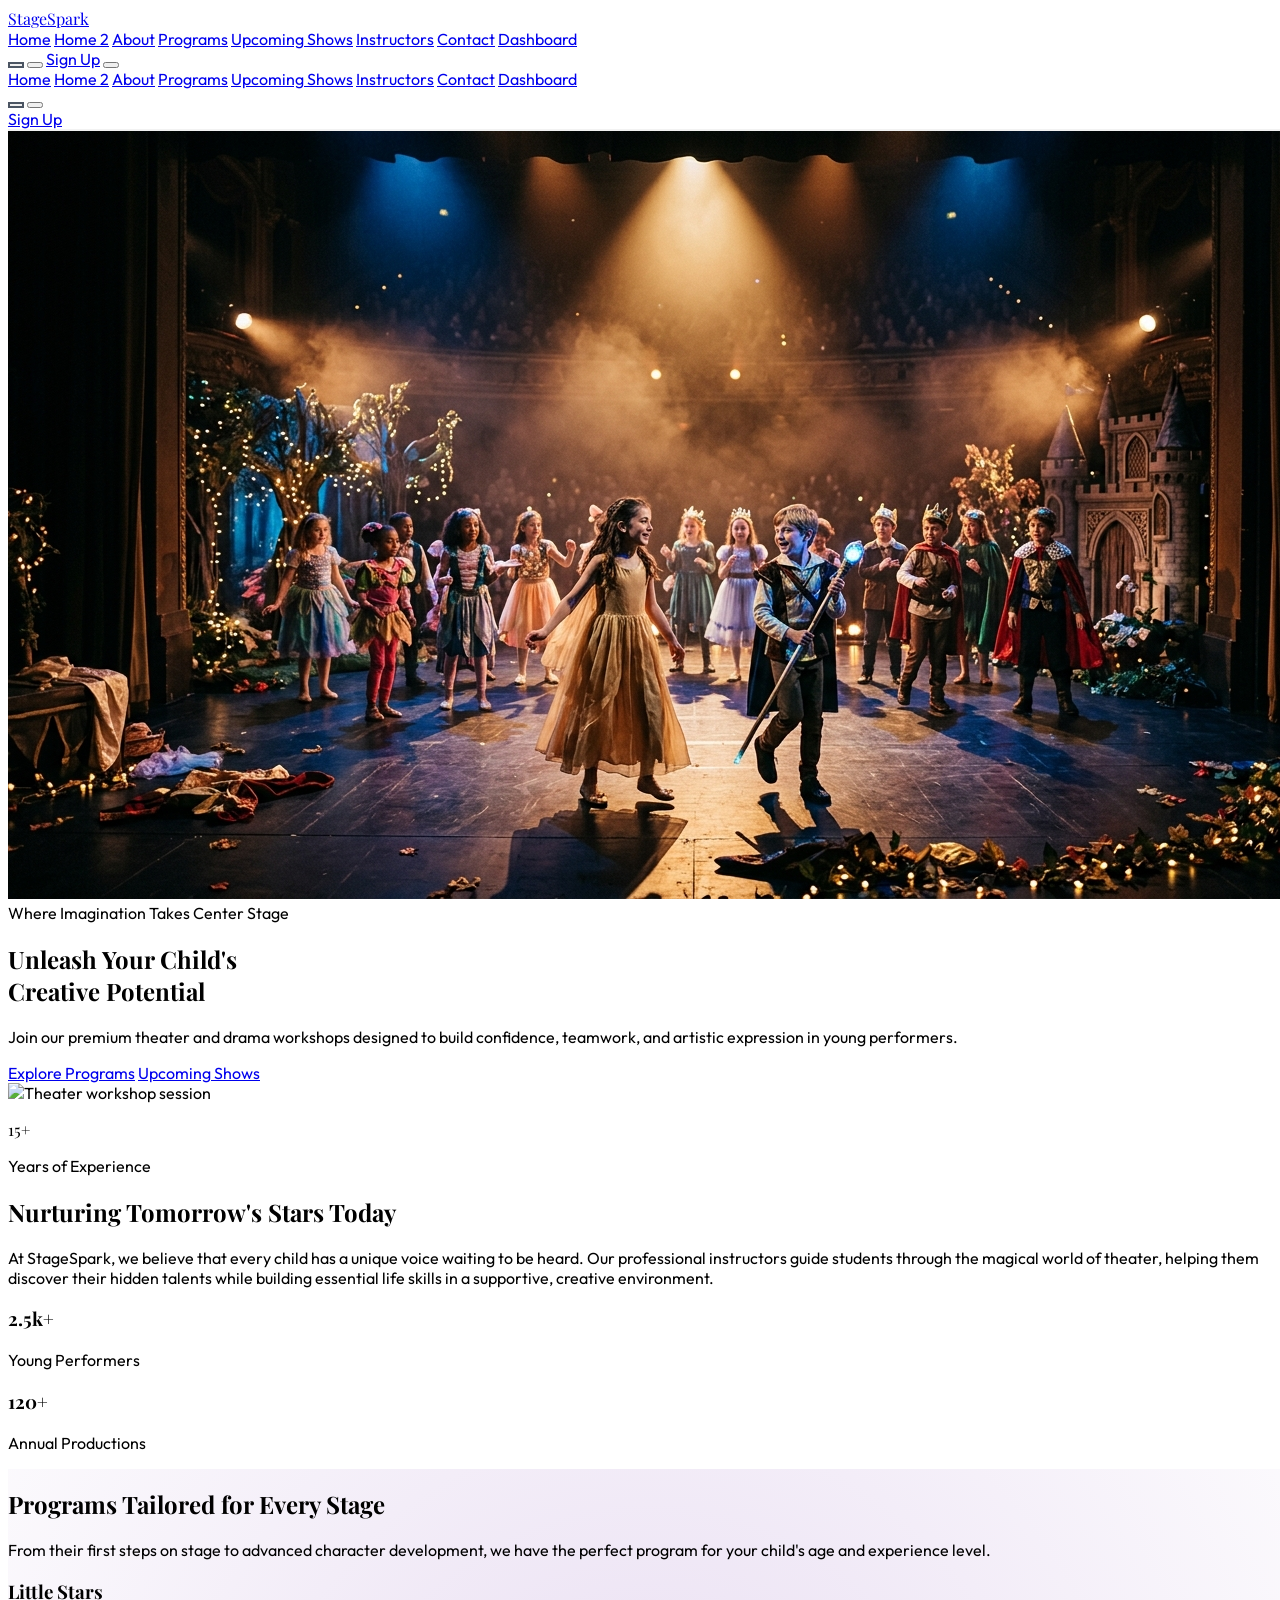
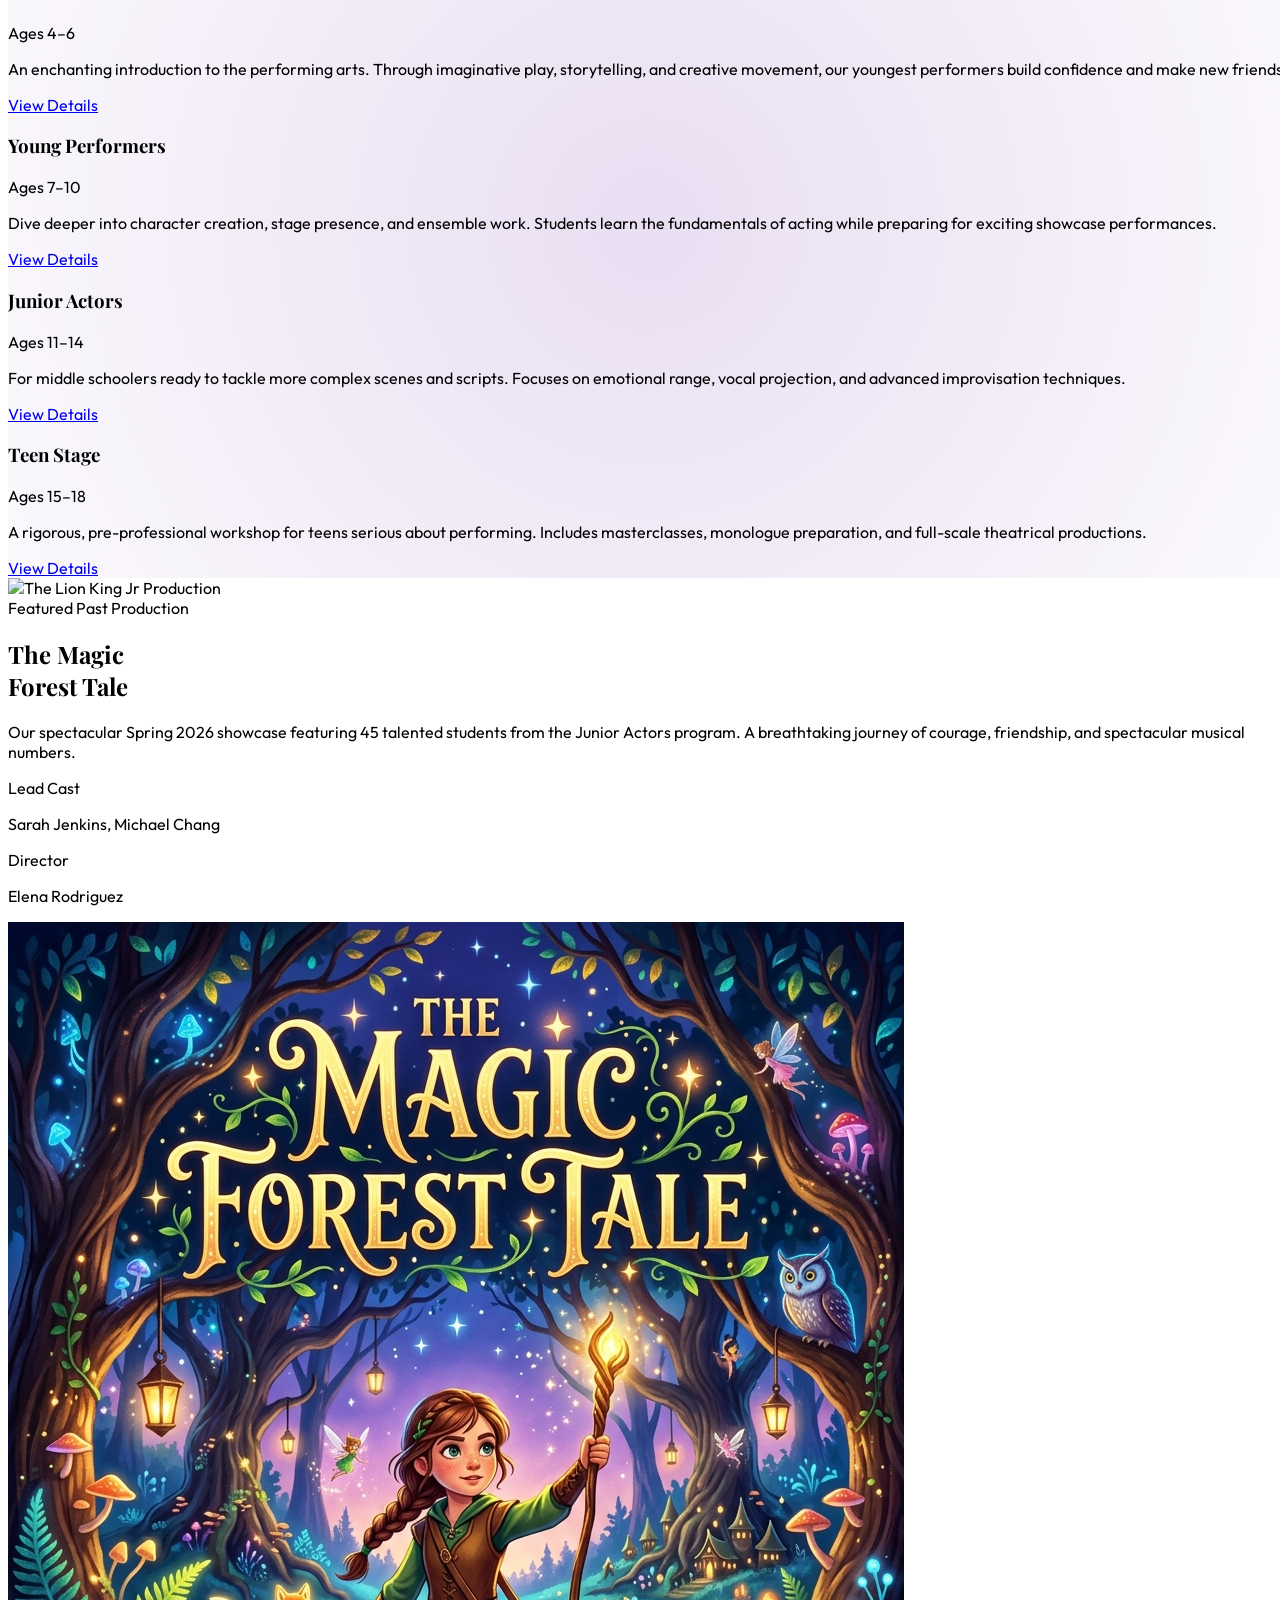
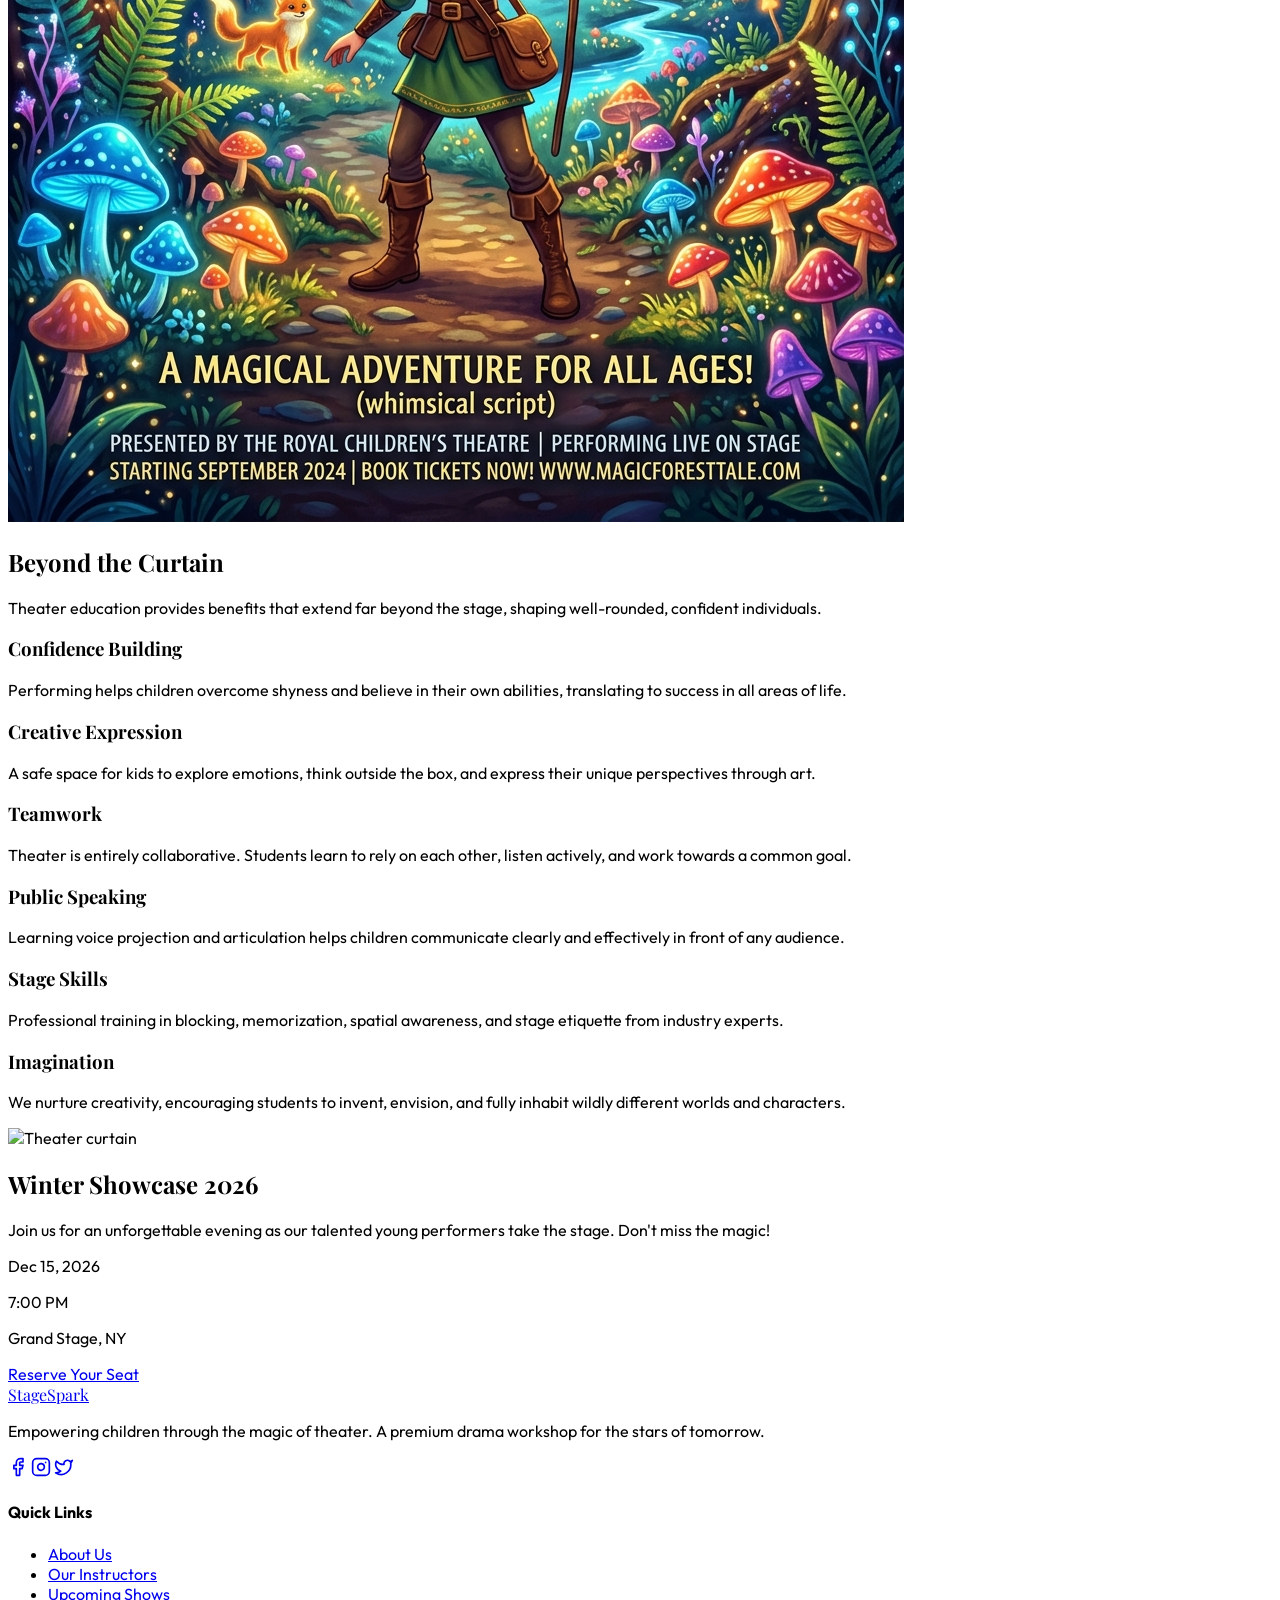
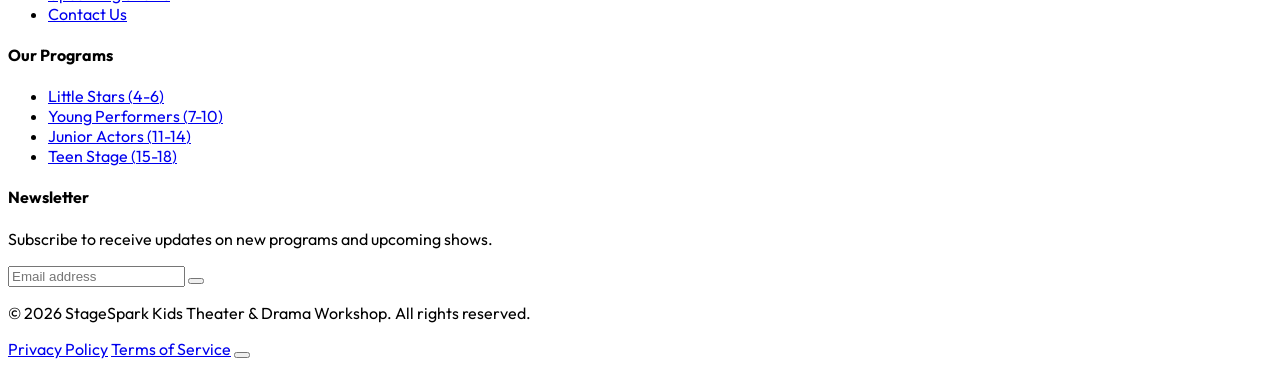
==== commit ec44321c: "corrections" ====
--- a/index.html
+++ b/index.html
@@ -99,7 +99,7 @@
             <!-- Theatrical Stage Light Effect -->
             <div class="absolute top-0 left-1/2 -translate-x-1/2 w-[120%] h-[120%] opacity-30 z-0 pointer-events-none" style="background: radial-gradient(ellipse at top, rgba(107,33,168,0.8), transparent 60%);"></div>
 
-            <div class="relative z-10 text-center px-4 max-w-4xl mx-auto mt-16" data-aos="zoom-in" data-aos-duration="1200">
+            <div class="relative z-10 text-center px-4 max-w-4xl mx-auto mt-16 pb-20 md:pb-0" data-aos="zoom-in" data-aos-duration="1200">
                 <span class="inline-block py-1 px-4 rounded-full bg-white/10 backdrop-blur-md border border-white/20 text-secondary font-medium tracking-widest text-sm mb-6 uppercase">Where Imagination Takes Center Stage</span>
                 <h1 class="font-display text-5xl md:text-7xl font-bold text-white mb-6 leading-tight">
                     Unleash Your Child's <br> <span class="text-transparent bg-clip-text bg-gradient-to-r from-secondary to-secondary">Creative Potential</span>
@@ -211,7 +211,7 @@
                     </div>
 
                     <!-- Teen Stage -->
-                    <div class="bg-white dark:bg-dark-card rounded-3xl overflow-hidden shadow-lg hover-float w-full max-w-md group sm:col-span-2 lg:col-span-1" data-aos="fade-up" data-aos-delay="300">
+                    <div class="bg-white dark:bg-dark-card rounded-3xl overflow-hidden shadow-lg hover-float w-full max-w-md group" data-aos="fade-up" data-aos-delay="300">
                         <div class="h-48 bg-gradient-to-br from-secondary to-amber-600 relative overflow-hidden flex items-center justify-center">
                             <div class="absolute inset-0 bg-[url('https://images.unsplash.com/photo-1520630737966-d41a3f65ee68?q=80&w=2070&auto=format&fit=crop')] mix-blend-overlay opacity-40 bg-cover bg-center group-hover:scale-110 transition-transform duration-700"></div>
                             <h3 class="font-display text-4xl font-bold text-white relative z-10 shadow-sm">Teen Stage</h3>
@@ -248,11 +248,11 @@
                         <div class="flex flex-col sm:flex-row gap-8 mb-8">
                             <div>
                                 <p class="text-gray-400 text-sm uppercase tracking-wide">Lead Cast</p>
-                                <p class="text-white font-medium">Sarah Jenkins, Michael Chang</p>
+                                <p class="text-white font-medium whitespace-nowrap">Sarah Jenkins, Michael Chang</p>
                             </div>
                             <div>
                                 <p class="text-gray-400 text-sm uppercase tracking-wide">Director</p>
-                                <p class="text-white font-medium">Elena Rodriguez</p>
+                                <p class="text-white font-medium whitespace-nowrap">Elena Rodriguez</p>
                             </div>
                         </div>
 
--- a/assets/css/styles.css
+++ b/assets/css/styles.css
@@ -106,3 +106,12 @@
     -ms-overflow-style: none;
     scrollbar-width: none;
 }
+
+/* Theme Toggle Circle */
+#theme-toggle, .theme-toggle-btn {
+    border: 2px solid #4b5563;
+}
+
+.dark #theme-toggle, .dark .theme-toggle-btn {
+    border-color: #d1d5db;
+}
